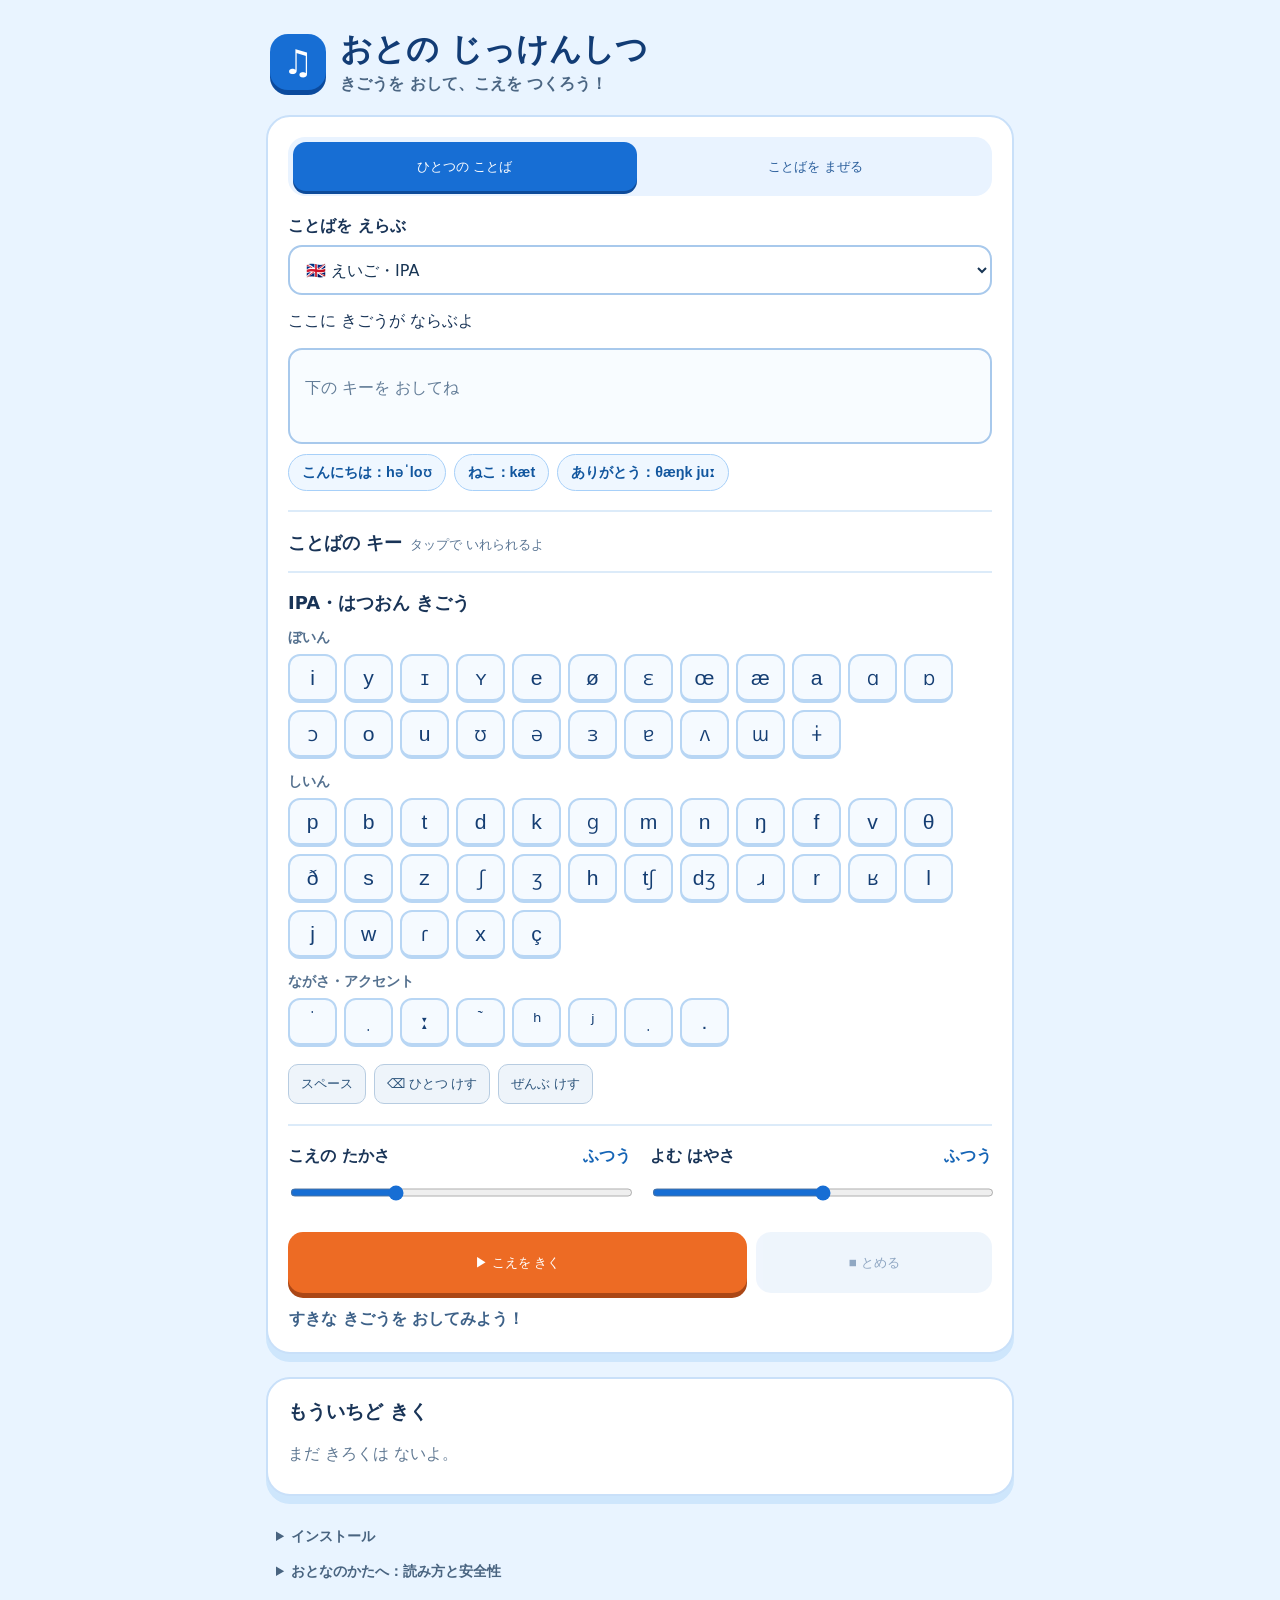
==== index.html @ 529db52e "Add files via upload" ====
<!doctype html>
<html lang="ja">
<head>
  <meta charset="utf-8">
  <meta name="viewport" content="width=device-width,initial-scale=1,viewport-fit=cover">
  <meta name="theme-color" content="#176ed4">
  <meta http-equiv="Content-Security-Policy" content="default-src 'none'; script-src 'self'; style-src 'self'; connect-src 'self'; worker-src 'self'; manifest-src 'self'; img-src 'self'; media-src 'none'; font-src 'none'; frame-src 'none'; object-src 'none'; form-action 'none'; base-uri 'none'">
  <meta name="referrer" content="no-referrer">
  <link rel="manifest" href="./manifest.webmanifest">
  <link rel="icon" href="./icons/icon-192.png">
  <link rel="apple-touch-icon" href="./icons/icon-192.png">
  <meta name="apple-mobile-web-app-capable" content="yes">
  <meta name="description" content="発音記号やピンイン、かなで音をつくって聞ける、子ども向けの発音あそび。">
  <title>いっちゃんの おとの じっけんしつ</title>
  <link rel="stylesheet" href="./style.css">
</head>
<body>
  <main class="shell">
    <header class="mast"><span class="logo" aria-hidden="true">♫</span><div><h1>おとの じっけんしつ</h1><p>きごうを おして、こえを つくろう！</p></div></header>
    <section class="card work" aria-label="発音をつくる">
      <div class="mode-switch" role="group" aria-label="読み方のモード"><button id="singleMode" class="mode active" type="button" aria-pressed="true">ひとつの ことば</button><button id="mixMode" class="mode" type="button" aria-pressed="false">ことばを まぜる</button></div>
      <div class="editor"><div id="single"><label for="language">ことばを えらぶ</label><select id="language"></select></div><p id="mixHint" hidden>いろいろな キーを、すきな じゅんに おしてね。</p><p id="inputLabel">ここに きごうが ならぶよ</p><div id="symbols" class="symbol-display" role="region" aria-labelledby="inputLabel" aria-live="polite"></div><div id="examples" class="examples"></div></div>
      <div class="keyboard"><div class="keyboard-heading"><strong id="keyboardTitle">はつおん きごう</strong><span>タップで いれられるよ</span></div><div id="keyGroups"></div><div class="keyboard-actions"><button id="spaceKey" type="button">スペース</button><button id="backspaceKey" type="button">⌫ ひとつ けす</button><button id="clearKey" type="button">ぜんぶ けす</button></div></div>
      <div class="controls"><div class="control"><label for="pitch">こえの たかさ <output id="pitchValue">ふつう</output></label><input id="pitch" type="range" min="0.7" max="1.7" step="0.1" value="1"></div><div class="control"><label for="rate">よむ はやさ <output id="rateValue">ふつう</output></label><input id="rate" type="range" min="0.65" max="1.35" step="0.05" value="1"></div></div>
      <div class="playrow"><button id="play" class="play" type="button">▶ こえを きく</button><button id="stop" class="stop" type="button" disabled>■ とめる</button></div>
      <p id="status" class="status" role="status" aria-live="polite">すきな きごうを おしてみよう！</p>
    </section>
    <section class="card history" aria-labelledby="historyTitle"><div class="section-heading"><h2 id="historyTitle">もういちど きく</h2><button id="clearHistory" class="text-button" type="button">きろくを けす</button></div><div id="historyList" class="history-list"></div></section>
    <details class="about"><summary>インストール</summary><button id="installApp" type="button" hidden>ホームがめんに いれる</button><p id="installHelp">Android：Chrome の「︙」→「ホーム画面に追加」→「インストール」。iPhone：Safari の共有 →「ホーム画面に追加」。GitHub Pages の公開URLから開いてください。</p><p id="offlineStatus" role="status"></p></details>
    <details class="about"><summary>おとなのかたへ：読み方と安全性</summary><p>IPA（国際音声記号）は多くの言語の音を表す共通の記号です。ピンインは中国語の発音表記、かなは日本語の表記です。このアプリは、IPAを選択言語の文字におおまかに変えてから読み上げます。正しい発音や声調の再現は保証できません。</p><p>初期設定では、ブラウザが「端末内で処理する」と申告した音声だけを自動選択します。該当する声がなければ再生しません。アプリの読み込み・更新時は公開元と通信します。入力をサーバーに送る処理はありません。GitHub Pagesではアクセス時のIPアドレスが記録されます。履歴はこのブラウザ内にだけ保存します。ブラウザや端末の内部動作までは、このアプリだけでは検証できません。</p><label class="voice-option"><input id="allowOtherVoices" type="checkbox"> 端末内の声がないとき、ほかの声も使う</label><p class="warning">これをオンにすると、端末や音声サービスによっては入力した文字が外部に送られる可能性があります。設定は保存されません。</p></details>
  </main>
  <script src="./app.js" defer></script>
  <script src="./pwa.js" defer></script>
</body>
</html>
---- style.css ----
:root{font-family:system-ui,-apple-system,"Noto Sans JP",sans-serif;color:#193457;background:#e9f4ff;font-size:16px}*{box-sizing:border-box}body{margin:0}.shell{width:min(100%,780px);margin:auto;padding:20px 16px 50px}.mast{display:flex;align-items:center;gap:14px;padding:8px 4px 20px}.logo{display:grid;place-items:center;background:#176ed4;color:#fff;width:56px;height:56px;flex:none;border-radius:18px;font-size:34px;box-shadow:0 5px 0 #0b4a9d}.mast h1{font-size:clamp(1.35rem,4.5vw,2rem);margin:0;line-height:1.35;color:#123c75}.mast p{margin:3px 0 0;color:#4b6683;font-weight:650}.card{background:#fff;border:2px solid #c9e0f9;border-radius:24px;padding:20px;box-shadow:0 8px 0 #cee6fc;margin-bottom:23px}.mode-switch{display:flex;gap:7px;padding:5px;background:#e9f3ff;border-radius:17px;margin-bottom:20px}.mode{border:0;border-radius:13px;background:transparent;color:#2b5f9c;font:700 1rem inherit;flex:1;min-height:49px;cursor:pointer}.mode.active{color:#fff;background:#176ed4;box-shadow:0 3px 0 #0d4b9a}.editor label,.segment label{display:block;font-weight:800;margin:15px 0 8px}.editor select,.editor textarea,.segment select,.segment textarea{font:inherit;color:#183554;border:2px solid #a8c9ec;border-radius:14px;background:#fff;width:100%;padding:12px;outline-color:#1871dd}.editor select,.segment select{min-height:50px}.editor textarea,.segment textarea{min-height:85px;resize:vertical;font-size:1.42rem;line-height:1.4}.editor textarea:focus,.segment textarea:focus{border-color:#176ed4;background:#f8fcff}.examples{display:flex;flex-wrap:wrap;gap:8px;margin:10px 0 19px}.examples button{border:1.5px solid #a7d0f9;color:#11569e;border-radius:20px;background:#eff7ff;padding:8px 13px;font-weight:700;font-size:.9rem;cursor:pointer}.hint{margin:3px 0 10px;color:#48627b}.segment{border:2px solid #d7e9fa;border-radius:17px;padding:13px;margin-bottom:12px;background:#f8fbff}.segment-head{display:flex;align-items:center;justify-content:space-between;font-weight:800}.segment-head button,.text-button{border:0;color:#2862a0;background:transparent;text-decoration:underline;cursor:pointer;font-weight:750;font-size:.9rem;padding:8px}.segment select{margin:7px 0 8px}.segment textarea{min-height:68px}.add{background:#e8f3ff;border:2px dashed #70a8df;color:#145caa;border-radius:13px;width:100%;padding:13px;font-size:1rem;font-weight:800;cursor:pointer}.keyboard{border-top:2px solid #dcebf9;padding-top:19px;margin-top:12px}.keyboard-heading{display:flex;gap:8px;align-items:baseline;flex-wrap:wrap;margin-bottom:10px}.keyboard-heading strong{font-size:1.1rem}.keyboard-heading span{color:#5b7694;font-size:.84rem}.key-label{font-size:.9rem;font-weight:750;color:#55718f;margin:13px 0 7px}.keys{display:flex;flex-wrap:wrap;gap:7px}.key{min-width:49px;min-height:49px;padding:6px 9px;border:2px solid #b8d6f4;border-bottom-width:4px;background:#f5faff;border-radius:12px;color:#153e73;font-size:1.32rem;cursor:pointer;touch-action:manipulation}.key:active,.keyboard-actions button:active{transform:translateY(2px)}.keyboard-actions{display:flex;flex-wrap:wrap;gap:8px;margin-top:17px}.keyboard-actions button{background:#eef4fa;border:1px solid #b7cce1;border-radius:10px;padding:10px 12px;color:#2b537a;font:700 .9rem inherit;cursor:pointer}.controls{display:grid;grid-template-columns:1fr 1fr;gap:19px;border-top:2px solid #dcebf9;margin-top:20px;padding-top:20px}.control label{display:flex;justify-content:space-between;gap:7px;font-weight:800}.control output{color:#1665b6}.control input{width:100%;accent-color:#176ed4;margin-top:13px;height:25px}.playrow{display:flex;gap:9px;margin-top:23px}.playrow button{border:0;border-radius:15px;min-height:61px;font:800 1.14rem inherit;cursor:pointer}.play{color:white;background:#ed6b24;box-shadow:0 5px 0 #ab4716;flex:2}.stop{color:#194a83;background:#ddebfa;flex:1}.stop:disabled{opacity:.48;cursor:default}.status{margin:16px 1px 0;color:#3d6188;min-height:23px;font-weight:650}.section-heading{display:flex;align-items:center;justify-content:space-between;gap:8px}.section-heading h2{font-size:1.2rem;margin:0 0 10px}.history-list{display:grid;gap:9px}.history-item{width:100%;border:1.5px solid #c8e0f8;border-radius:13px;padding:12px;text-align:left;background:#f7fbff;cursor:pointer;color:#1e426a}.history-item strong{display:block;font-size:1.12rem;overflow-wrap:anywhere}.history-item small{display:block;margin-top:3px;font-size:.8rem;color:#607993}.empty{color:#607993;margin:9px 0}.about{padding:5px 10px;color:#496480;font-size:.9rem;line-height:1.7}.about summary{cursor:pointer;font-weight:750}.about p{margin:10px 0 0}[hidden]{display:none!important}@media(max-width:540px){.shell{padding:15px 12px 40px}.card{padding:15px;border-radius:19px}.mast{gap:11px}.logo{width:49px;height:49px}.controls{grid-template-columns:1fr;gap:10px}.key{min-width:47px}.playrow button{font-size:1rem}.mode{font-size:.9rem}}
.voice-option{display:flex;align-items:center;gap:8px;margin-top:16px;font-weight:750;color:#214d7d}.voice-option input{width:20px;height:20px;flex:none;accent-color:#176ed4}.warning{color:#715127}

.symbol-display{min-height:96px;border:2px solid #a8c9ec;border-radius:14px;padding:15px;font-size:1.6rem;line-height:1.5;overflow-wrap:anywhere;white-space:pre-wrap;background:#f8fcff}.symbol-display:empty:before{content:"下の キーを おしてね";color:#637d98;font-size:1rem}.pad-section{border-top:2px solid #dcebf9;padding-top:8px;margin-top:16px}.pad-section h3{margin:10px 0;font-size:1.12rem}.pad-section select{font:inherit;border:2px solid #b8d6f4;border-radius:10px;padding:10px;max-width:100%;background:white}.play:disabled{opacity:.6;cursor:default}
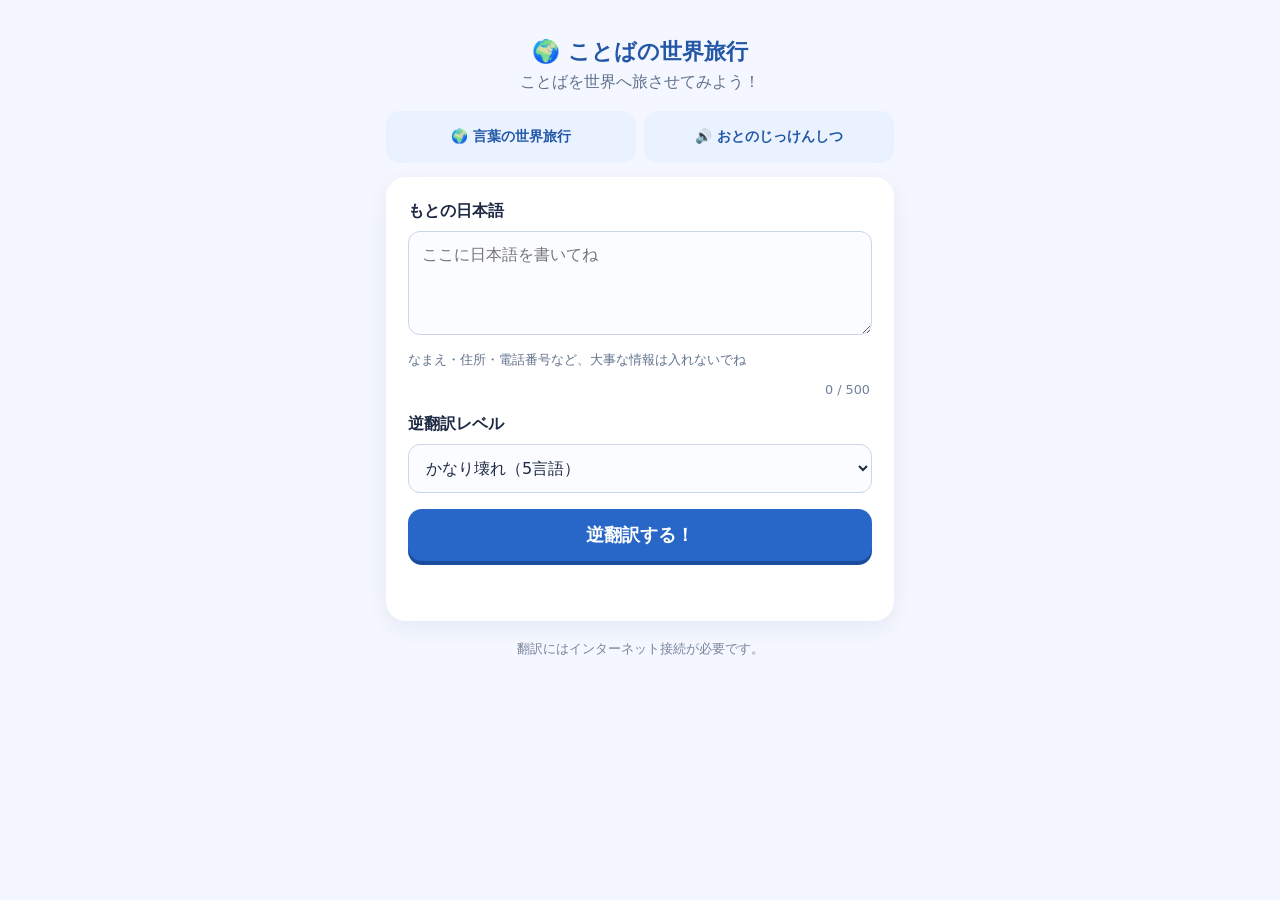
==== commit 1735494b: "Add files via upload" ====
--- a/index.html
+++ b/index.html
@@ -1,35 +1,13 @@
 <!doctype html>
 <html lang="ja">
 <head>
-  <meta charset="utf-8">
-  <meta name="viewport" content="width=device-width,initial-scale=1,viewport-fit=cover">
-  <meta name="theme-color" content="#176ed4">
-  <meta http-equiv="Content-Security-Policy" content="default-src 'none'; script-src 'self'; style-src 'self'; connect-src 'self'; worker-src 'self'; manifest-src 'self'; img-src 'self'; media-src 'none'; font-src 'none'; frame-src 'none'; object-src 'none'; form-action 'none'; base-uri 'none'">
-  <meta name="referrer" content="no-referrer">
-  <link rel="manifest" href="./manifest.webmanifest">
-  <link rel="icon" href="./icons/icon-192.png">
-  <link rel="apple-touch-icon" href="./icons/icon-192.png">
-  <meta name="apple-mobile-web-app-capable" content="yes">
-  <meta name="description" content="発音記号やピンイン、かなで音をつくって聞ける、子ども向けの発音あそび。">
-  <title>いっちゃんの おとの じっけんしつ</title>
-  <link rel="stylesheet" href="./style.css">
+<meta charset="utf-8"><meta name="viewport" content="width=device-width,initial-scale=1,viewport-fit=cover"><meta name="theme-color" content="#f4f7ff"><meta name="description" content="ことばをいろいろな言語に旅させる逆翻訳ゲーム"><link rel="manifest" href="manifest.webmanifest"><link rel="icon" href="icon.svg" type="image/svg+xml"><link rel="stylesheet" href="style.css"><title>ことばの世界旅行</title>
 </head>
-<body>
-  <main class="shell">
-    <header class="mast"><span class="logo" aria-hidden="true">♫</span><div><h1>おとの じっけんしつ</h1><p>きごうを おして、こえを つくろう！</p></div></header>
-    <section class="card work" aria-label="発音をつくる">
-      <div class="mode-switch" role="group" aria-label="読み方のモード"><button id="singleMode" class="mode active" type="button" aria-pressed="true">ひとつの ことば</button><button id="mixMode" class="mode" type="button" aria-pressed="false">ことばを まぜる</button></div>
-      <div class="editor"><div id="single"><label for="language">ことばを えらぶ</label><select id="language"></select></div><p id="mixHint" hidden>いろいろな キーを、すきな じゅんに おしてね。</p><p id="inputLabel">ここに きごうが ならぶよ</p><div id="symbols" class="symbol-display" role="region" aria-labelledby="inputLabel" aria-live="polite"></div><div id="examples" class="examples"></div></div>
-      <div class="keyboard"><div class="keyboard-heading"><strong id="keyboardTitle">はつおん きごう</strong><span>タップで いれられるよ</span></div><div id="keyGroups"></div><div class="keyboard-actions"><button id="spaceKey" type="button">スペース</button><button id="backspaceKey" type="button">⌫ ひとつ けす</button><button id="clearKey" type="button">ぜんぶ けす</button></div></div>
-      <div class="controls"><div class="control"><label for="pitch">こえの たかさ <output id="pitchValue">ふつう</output></label><input id="pitch" type="range" min="0.7" max="1.7" step="0.1" value="1"></div><div class="control"><label for="rate">よむ はやさ <output id="rateValue">ふつう</output></label><input id="rate" type="range" min="0.65" max="1.35" step="0.05" value="1"></div></div>
-      <div class="playrow"><button id="play" class="play" type="button">▶ こえを きく</button><button id="stop" class="stop" type="button" disabled>■ とめる</button></div>
-      <p id="status" class="status" role="status" aria-live="polite">すきな きごうを おしてみよう！</p>
-    </section>
-    <section class="card history" aria-labelledby="historyTitle"><div class="section-heading"><h2 id="historyTitle">もういちど きく</h2><button id="clearHistory" class="text-button" type="button">きろくを けす</button></div><div id="historyList" class="history-list"></div></section>
-    <details class="about"><summary>インストール</summary><button id="installApp" type="button" hidden>ホームがめんに いれる</button><p id="installHelp">Android：Chrome の「︙」→「ホーム画面に追加」→「インストール」。iPhone：Safari の共有 →「ホーム画面に追加」。GitHub Pages の公開URLから開いてください。</p><p id="offlineStatus" role="status"></p></details>
-    <details class="about"><summary>おとなのかたへ：読み方と安全性</summary><p>IPA（国際音声記号）は多くの言語の音を表す共通の記号です。ピンインは中国語の発音表記、かなは日本語の表記です。このアプリは、IPAを選択言語の文字におおまかに変えてから読み上げます。正しい発音や声調の再現は保証できません。</p><p>初期設定では、ブラウザが「端末内で処理する」と申告した音声だけを自動選択します。該当する声がなければ再生しません。アプリの読み込み・更新時は公開元と通信します。入力をサーバーに送る処理はありません。GitHub Pagesではアクセス時のIPアドレスが記録されます。履歴はこのブラウザ内にだけ保存します。ブラウザや端末の内部動作までは、このアプリだけでは検証できません。</p><label class="voice-option"><input id="allowOtherVoices" type="checkbox"> 端末内の声がないとき、ほかの声も使う</label><p class="warning">これをオンにすると、端末や音声サービスによっては入力した文字が外部に送られる可能性があります。設定は保存されません。</p></details>
-  </main>
-  <script src="./app.js" defer></script>
-  <script src="./pwa.js" defer></script>
-</body>
-</html>
+<body><main class="app">
+<header><div class="brand">🌍 ことばの世界旅行</div><p class="tagline">ことばを世界へ旅させてみよう！</p></header><nav><button id="tripTab">🌍 言葉の世界旅行</button><button id="labTab">🔊 おとのじっけんしつ</button></nav><div id="tripArea">
+<section class="card"><label for="source">もとの日本語</label><textarea id="source" maxlength="500" placeholder="ここに日本語を書いてね" rows="4"></textarea><p class="privacy">なまえ・住所・電話番号など、大事な情報は入れないでね</p><div class="counter"><span id="count">0</span> / 500</div>
+<label for="level">逆翻訳レベル</label><select id="level"><option value="3">ちょい壊れ（3言語）</option><option value="5" selected>かなり壊れ（5言語）</option><option value="8">意味不明（8言語）</option><option value="12">カオス（12言語）</option></select>
+<button id="go" class="primary">逆翻訳する！</button><div id="status" class="status" aria-live="polite"></div></section>
+<section id="resultCard" class="card result-card" hidden><label>逆翻訳した日本語</label><div id="result" class="result">ここに戻ってきた言葉が出るよ</div><button id="soundToggle" class="secondary" hidden aria-expanded="false">🔊 音で遊ぶ！</button><section id="soundArea" hidden><div id="voicePanel"></div><button id="sendLab" class="secondary">🔬 おとのじっけんしつで遊ぶ</button></section><button id="again" class="secondary">もう一回</button><div class="route"><strong>今回の言葉の旅</strong><div id="route"></div></div><details><summary>途中も見る</summary><ol id="steps"></ol></details></section>
+<footer>翻訳にはインターネット接続が必要です。<span id="offline" hidden>インターネットにつながったら遊べるよ。</span></footer>
+</div><section id="labArea" hidden><button id="backTrip">🌍 世界旅行へもどる</button><iframe id="labFrame" title="おとのじっけんしつ"></iframe></section></main><script src="config.js"></script><script src="speech.js"></script><script src="sound-ui.js" defer></script><script src="app.js" defer></script></body></html>
--- a/style.css
+++ b/style.css
@@ -1,4 +1,5 @@
-:root{font-family:system-ui,-apple-system,"Noto Sans JP",sans-serif;color:#193457;background:#e9f4ff;font-size:16px}*{box-sizing:border-box}body{margin:0}.shell{width:min(100%,780px);margin:auto;padding:20px 16px 50px}.mast{display:flex;align-items:center;gap:14px;padding:8px 4px 20px}.logo{display:grid;place-items:center;background:#176ed4;color:#fff;width:56px;height:56px;flex:none;border-radius:18px;font-size:34px;box-shadow:0 5px 0 #0b4a9d}.mast h1{font-size:clamp(1.35rem,4.5vw,2rem);margin:0;line-height:1.35;color:#123c75}.mast p{margin:3px 0 0;color:#4b6683;font-weight:650}.card{background:#fff;border:2px solid #c9e0f9;border-radius:24px;padding:20px;box-shadow:0 8px 0 #cee6fc;margin-bottom:23px}.mode-switch{display:flex;gap:7px;padding:5px;background:#e9f3ff;border-radius:17px;margin-bottom:20px}.mode{border:0;border-radius:13px;background:transparent;color:#2b5f9c;font:700 1rem inherit;flex:1;min-height:49px;cursor:pointer}.mode.active{color:#fff;background:#176ed4;box-shadow:0 3px 0 #0d4b9a}.editor label,.segment label{display:block;font-weight:800;margin:15px 0 8px}.editor select,.editor textarea,.segment select,.segment textarea{font:inherit;color:#183554;border:2px solid #a8c9ec;border-radius:14px;background:#fff;width:100%;padding:12px;outline-color:#1871dd}.editor select,.segment select{min-height:50px}.editor textarea,.segment textarea{min-height:85px;resize:vertical;font-size:1.42rem;line-height:1.4}.editor textarea:focus,.segment textarea:focus{border-color:#176ed4;background:#f8fcff}.examples{display:flex;flex-wrap:wrap;gap:8px;margin:10px 0 19px}.examples button{border:1.5px solid #a7d0f9;color:#11569e;border-radius:20px;background:#eff7ff;padding:8px 13px;font-weight:700;font-size:.9rem;cursor:pointer}.hint{margin:3px 0 10px;color:#48627b}.segment{border:2px solid #d7e9fa;border-radius:17px;padding:13px;margin-bottom:12px;background:#f8fbff}.segment-head{display:flex;align-items:center;justify-content:space-between;font-weight:800}.segment-head button,.text-button{border:0;color:#2862a0;background:transparent;text-decoration:underline;cursor:pointer;font-weight:750;font-size:.9rem;padding:8px}.segment select{margin:7px 0 8px}.segment textarea{min-height:68px}.add{background:#e8f3ff;border:2px dashed #70a8df;color:#145caa;border-radius:13px;width:100%;padding:13px;font-size:1rem;font-weight:800;cursor:pointer}.keyboard{border-top:2px solid #dcebf9;padding-top:19px;margin-top:12px}.keyboard-heading{display:flex;gap:8px;align-items:baseline;flex-wrap:wrap;margin-bottom:10px}.keyboard-heading strong{font-size:1.1rem}.keyboard-heading span{color:#5b7694;font-size:.84rem}.key-label{font-size:.9rem;font-weight:750;color:#55718f;margin:13px 0 7px}.keys{display:flex;flex-wrap:wrap;gap:7px}.key{min-width:49px;min-height:49px;padding:6px 9px;border:2px solid #b8d6f4;border-bottom-width:4px;background:#f5faff;border-radius:12px;color:#153e73;font-size:1.32rem;cursor:pointer;touch-action:manipulation}.key:active,.keyboard-actions button:active{transform:translateY(2px)}.keyboard-actions{display:flex;flex-wrap:wrap;gap:8px;margin-top:17px}.keyboard-actions button{background:#eef4fa;border:1px solid #b7cce1;border-radius:10px;padding:10px 12px;color:#2b537a;font:700 .9rem inherit;cursor:pointer}.controls{display:grid;grid-template-columns:1fr 1fr;gap:19px;border-top:2px solid #dcebf9;margin-top:20px;padding-top:20px}.control label{display:flex;justify-content:space-between;gap:7px;font-weight:800}.control output{color:#1665b6}.control input{width:100%;accent-color:#176ed4;margin-top:13px;height:25px}.playrow{display:flex;gap:9px;margin-top:23px}.playrow button{border:0;border-radius:15px;min-height:61px;font:800 1.14rem inherit;cursor:pointer}.play{color:white;background:#ed6b24;box-shadow:0 5px 0 #ab4716;flex:2}.stop{color:#194a83;background:#ddebfa;flex:1}.stop:disabled{opacity:.48;cursor:default}.status{margin:16px 1px 0;color:#3d6188;min-height:23px;font-weight:650}.section-heading{display:flex;align-items:center;justify-content:space-between;gap:8px}.section-heading h2{font-size:1.2rem;margin:0 0 10px}.history-list{display:grid;gap:9px}.history-item{width:100%;border:1.5px solid #c8e0f8;border-radius:13px;padding:12px;text-align:left;background:#f7fbff;cursor:pointer;color:#1e426a}.history-item strong{display:block;font-size:1.12rem;overflow-wrap:anywhere}.history-item small{display:block;margin-top:3px;font-size:.8rem;color:#607993}.empty{color:#607993;margin:9px 0}.about{padding:5px 10px;color:#496480;font-size:.9rem;line-height:1.7}.about summary{cursor:pointer;font-weight:750}.about p{margin:10px 0 0}[hidden]{display:none!important}@media(max-width:540px){.shell{padding:15px 12px 40px}.card{padding:15px;border-radius:19px}.mast{gap:11px}.logo{width:49px;height:49px}.controls{grid-template-columns:1fr;gap:10px}.key{min-width:47px}.playrow button{font-size:1rem}.mode{font-size:.9rem}}
-.voice-option{display:flex;align-items:center;gap:8px;margin-top:16px;font-weight:750;color:#214d7d}.voice-option input{width:20px;height:20px;flex:none;accent-color:#176ed4}.warning{color:#715127}
+:root{font-family:system-ui,-apple-system,"Noto Sans JP",sans-serif;color:#1e2a43;background:#f4f7ff}*{box-sizing:border-box}body{margin:0;min-height:100vh}.app{width:min(100%,540px);margin:auto;padding:calc(18px + env(safe-area-inset-top)) 16px calc(24px + env(safe-area-inset-bottom))}header{text-align:center;margin:4px 0 18px}.brand{font-size:1.4rem;font-weight:800;color:#2457a6}.tagline{margin:5px;color:#62728d}.card{background:white;border-radius:20px;padding:18px;margin:14px 0;box-shadow:0 7px 22px #263b6412}label{display:block;font-weight:750;margin:2px 0 9px}textarea,select{width:100%;font:inherit;border:1px solid #cbd6e8;border-radius:12px;padding:13px;background:#fbfcff;color:#1e2a43}textarea{resize:vertical;min-height:100px}textarea:focus,select:focus{outline:3px solid #cfe0ff;border-color:#4b80d2}.counter{text-align:right;font-size:.8rem;color:#73809a;margin:5px 2px 17px}select{margin-bottom:16px;min-height:48px}button{width:100%;border:0;border-radius:14px;font:inherit;font-weight:800;min-height:52px;cursor:pointer}.primary{background:#2867c7;color:white;font-size:1.15rem;box-shadow:0 4px 0 #194d9c}.primary:active{transform:translateY(2px);box-shadow:0 2px 0 #194d9c}.primary:disabled{opacity:.55;cursor:wait}.secondary{background:#eaf1ff;color:#2057a8;margin-top:12px}.status{text-align:center;min-height:26px;margin:12px 0 0;color:#536783;font-weight:650}.result-card[hidden]{display:none}.result{font-size:1.45rem;line-height:1.65;font-weight:750;white-space:pre-wrap;overflow-wrap:anywhere;margin:10px 0;color:#182c4c}.route{border-top:1px solid #e4eaf3;margin-top:18px;padding-top:14px;font-size:.9rem;color:#536783}.route strong{display:block;margin-bottom:6px;color:#344866}.route div{line-height:1.8}details{margin-top:14px;color:#536783}summary{cursor:pointer;font-weight:700}#steps{padding-left:22px;font-size:.9rem;line-height:1.65}footer{text-align:center;color:#77849a;font-size:.82rem;padding:5px 12px}#offline{display:block;color:#b35a20;font-weight:700;margin-top:5px}@media(min-height:850px){.app{padding-top:32px}.card{padding:22px}}
 
-.symbol-display{min-height:96px;border:2px solid #a8c9ec;border-radius:14px;padding:15px;font-size:1.6rem;line-height:1.5;overflow-wrap:anywhere;white-space:pre-wrap;background:#f8fcff}.symbol-display:empty:before{content:"下の キーを おしてね";color:#637d98;font-size:1rem}.pad-section{border-top:2px solid #dcebf9;padding-top:8px;margin-top:16px}.pad-section h3{margin:10px 0;font-size:1.12rem}.pad-section select{font:inherit;border:2px solid #b8d6f4;border-radius:10px;padding:10px;max-width:100%;background:white}.play:disabled{opacity:.6;cursor:default}
+[hidden],#offline[hidden]{display:none!important}.privacy{font-size:.8rem;color:#62728d}button:disabled{opacity:.55;cursor:wait}
+
+nav{display:flex;gap:8px}nav button{font-size:.85rem;background:#eaf1ff;color:#2057a8}#labFrame{width:100%;height:80vh;border:0}.voice-box label{margin-top:14px}.voice-actions{display:grid;gap:8px;margin-top:12px}.voice-note{font-size:.85rem;color:#62728d}.voice-box button{background:#eaf1ff;color:#2057a8}.voice-box select{margin-bottom:0}
